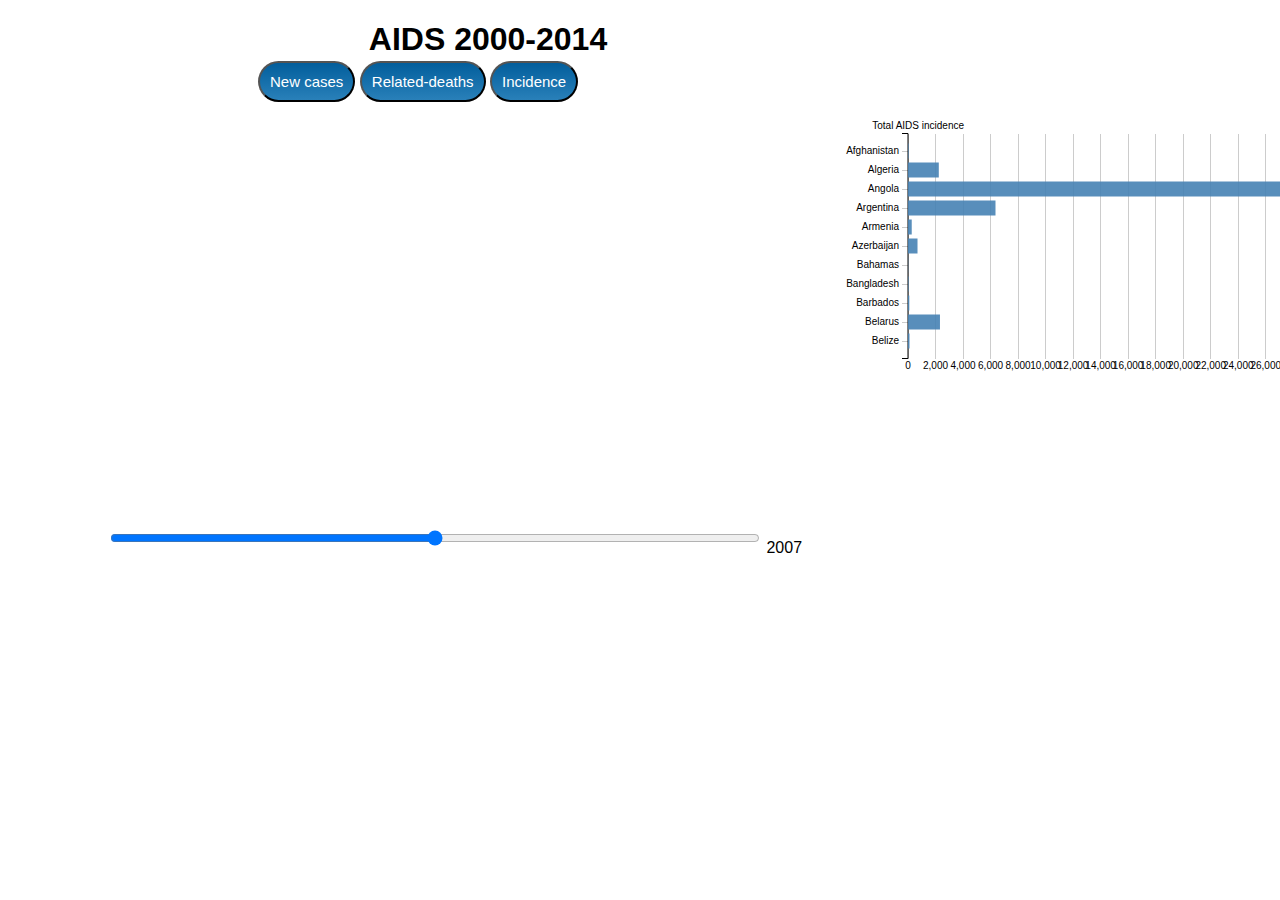
==== label_ok/VI.html @ 8238a711 "Add Checkpoint IV and actual" ====
<!DOCTYPE html>
<meta charset="utf-8">

<head>
	<title>AIDS 2000-2014</title>
	<script src="d3js.org/d3.v4.min.js" charset="utf-8"></script>
	<script src="d3.min.js"></script>
	<script src="topojson.min.js"></script>
	<script src="jquery.min.js"></script>
	<script src="VI.js"></script>
	<link rel="stylesheet" type="text/css" href="VI.css" />
</head>
<body>
	<center><h1>AIDS 2000-2014</h1></center>
	

	<div id="top_button">
		<button type="button" class="btn" onclick="changeVariable('Total AIDS new cases')">New cases</button>
		<button type="button" class="btn" onclick="changeVariable('Total AIDS-related deaths (year)')">Related-deaths</button>
		<button type="button" class="btn" onclick="changeVariable('Total AIDS incidence')">Incidence</button>
	</div>

	<div id="canvas-svg"><script>genmap('Total AIDS new cases','2007');</script></div>
	<div id="tooltip-container"></div>
		<div id="canvas-buttom"><input type="range" id="myRange"  min="2000" max="2014" step="1" value"2007" oninput="showVal(this.value)" onchange="showVal(this.value); changeYear(this.value);">
			<span id="valBox">2007</span>
		</div>

	<div id="top_1"><script>genBar('Total AIDS new cases','2007');</script></div>

</body>


</html>
---- label_ok/VI.css ----
body {
  font-family: "Helvetica Neue", Helvetica, Arial, sans-serif;
  width: 960px;
  height: 500px;
  position: relative;
}

#canvas {
  position: absolute;
  top: 100px;
  left: 100px
}
#canvas-svg {
  position: absolute;
  top: 100px;
  left: 100px
  

}
#canvas-buttom {
  position: absolute;
  /*
  float:left; 
  clear: left;
*/
  top: 500px;
  left: 100px 
}

#myRange{
  width: 650px;
  height: 30px;
}

.land {
  fill: #222;
}
.boundary {
  fill: none;
  stroke: #fff;
  stroke-width: 1px;
}
#tooltip-container {
  position: absolute;
  background-color: #fff;
  color: #000;
  padding: 10px;
  border: 1px solid;
  display: none;
}
.tooltip_key {
  font-weight: bold;
}
.tooltip_value {
  margin-left: 20px;
  float: right;
}

#top_1 {
  height: 250px;
  width: 500px;
  position: absolute;
  top: 100px;
  left: 800px;
 /* background-color: green;*/
}

.bottom {
  height: 250px;
  width: 350px;
  position: absolute;
  top: 350px;
  left: 800px;
  background-color: blue; 
}

.btn {
  background: #025e9c;
  background-image: -webkit-linear-gradient(top, #025e9c, #2980b9);
  background-image: -moz-linear-gradient(top, #025e9c, #2980b9);
  /*background-image: -ms-linear-gradient(top, #025e9c, #2980b9);
  background-image: -o-linear-gradient(top, #025e9c, #2980b9);
  */background-image: linear-gradient(to bottom, #025e9c, #2980b9);
  /*-webkit-border-radius: 28;
  -moz-border-radius: 28;
  */border-radius: 28px;
  font-family: Arial;
  color: #ffffff;
  font-size: 15px;
  padding: 10px 10px 10px 10px;
  text-decoration: none;
}
 
.btn:hover {
  background: #3cb0fd;
  background-image: -webkit-linear-gradient(top, #3cb0fd, #3498db);
  background-image: -moz-linear-gradient(top, #3cb0fd, #3498db);
 /* background-image: -ms-linear-gradient(top, #3cb0fd, #3498db);
  background-image: -o-linear-gradient(top, #3cb0fd, #3498db);
 */ background-image: linear-gradient(to bottom, #3cb0fd, #3498db);
  text-decoration: none;
}

.btn:focus {
  background: #3cb0fd;
  background-image: -webkit-linear-gradient(top, #3cb0fd, #3498db);
  background-image: -moz-linear-gradient(top, #3cb0fd, #3498db);
 /* background-image: -ms-linear-gradient(top, #3cb0fd, #3498db);
  background-image: -o-linear-gradient(top, #3cb0fd, #3498db);
 */ background-image: linear-gradient(to bottom, #3cb0fd, #3498db);
  text-decoration: none;
}

#top_button {
  height: 100px;
  width: 500px;
  position: absolute;
  top: 40px;
  left: 250px;
}

.checkbox label:after,
.radio label:after {
    content: '';
    display: table;
    clear: both;
}
 
.checkbox .cr {
    position: relative;
    display: inline-block;
    border: 1px solid #a9a9a9;
    border-radius: .25em;
    width: 1.3em;
    height: 1.3em;
    float: left;
    margin-right: .5em;
}
 
 
.checkbox .cr .cr-icon {
    position: absolute;
    font-size: .8em;
    line-height: 0;
    top: 50%;
    left: 20%;
}
 
 
.checkbox label input[type="checkbox"],
.radio label input[type="radio"] {
    display: none;
}
 
.checkbox label input[type="checkbox"] + .cr > .cr-icon,
.radio label input[type="radio"] + .cr > .cr-icon {
    transform: scale(3) rotateZ(-20deg);
    opacity: 0;
    transition: all .3s ease-in;
}
 
.checkbox label input[type="checkbox"]:checked + .cr > .cr-icon,
.radio label input[type="radio"]:checked + .cr > .cr-icon {
    transform: scale(1) rotateZ(0deg);
    opacity: 1;
}
 
.checkbox label input[type="checkbox"]:disabled + .cr,
.radio label input[type="radio"]:disabled + .cr {
    opacity: .5;
}

    svg {
        width: 100%;
        height: 100%;
        position: center;
    }

    path.slice{
        stroke-width:2px;
    }

    text{
        font-family: "Helvetica Neue", Helvetica, Arial, sans-serif;
    }

    polyline{
        opacity: .3;
        stroke: black;
        stroke-width: 2px;
        fill: none;
    }

    .labelValue
    {
        font-family: "Helvetica Neue", Helvetica, Arial, sans-serif;
        font-size: 60%;
        opacity: .5;

    }

    label {
        font-family: "Helvetica Neue", Helvetica, Arial, sans-serif;
        font-weight: normal;
    }

    .toolTip {
        font-family: "Helvetica Neue", Helvetica, Arial, sans-serif;
        position: absolute;
        display: none;
        width: auto;
        height: auto;
        background: none repeat scroll 0 0 white;
        border: 0 none;
        border-radius: 8px 8px 8px 8px;
        box-shadow: -3px 3px 15px #888888;
        color: black;
        font: 12px sans-serif;
        padding: 5px;
        text-align: center;
    }


    .legend {
        font-family: "Helvetica Neue", Helvetica, Arial, sans-serif;
        font-size: 60%;
    }
    rect {
        stroke-width: 2;
    }

    text {
        font: 10px sans-serif;
    }


    text.value{
        font-size: 200%;
        fill: white;
    }

    text.label{
        font-size: 100%;
    }

    .axis text {
        font: 10px sans-serif;
    }

    .axis path{
        fill: none;
        stroke: #000;
    }

    .axis line {
        fill: none;
        stroke: #000;
        shape-rendering: crispEdges;
    }

    .axis .tick line {
        stroke-width: 1;
        stroke: rgba(0, 0, 0, 0.2);
    }

    .axisHorizontal path{
        fill: none;
    }

    .axisHorizontal line {
        fill: none;
        stroke: #000;
        shape-rendering: crispEdges;
    }

    .axisHorizontal .tick line {
        stroke-width: 1;
        stroke: rgba(0, 0, 0, 0.2);
    }

    .bar {
        fill: steelblue;
        fill-opacity: .9;
    }

    .x.axis path {
        display: none;
    }
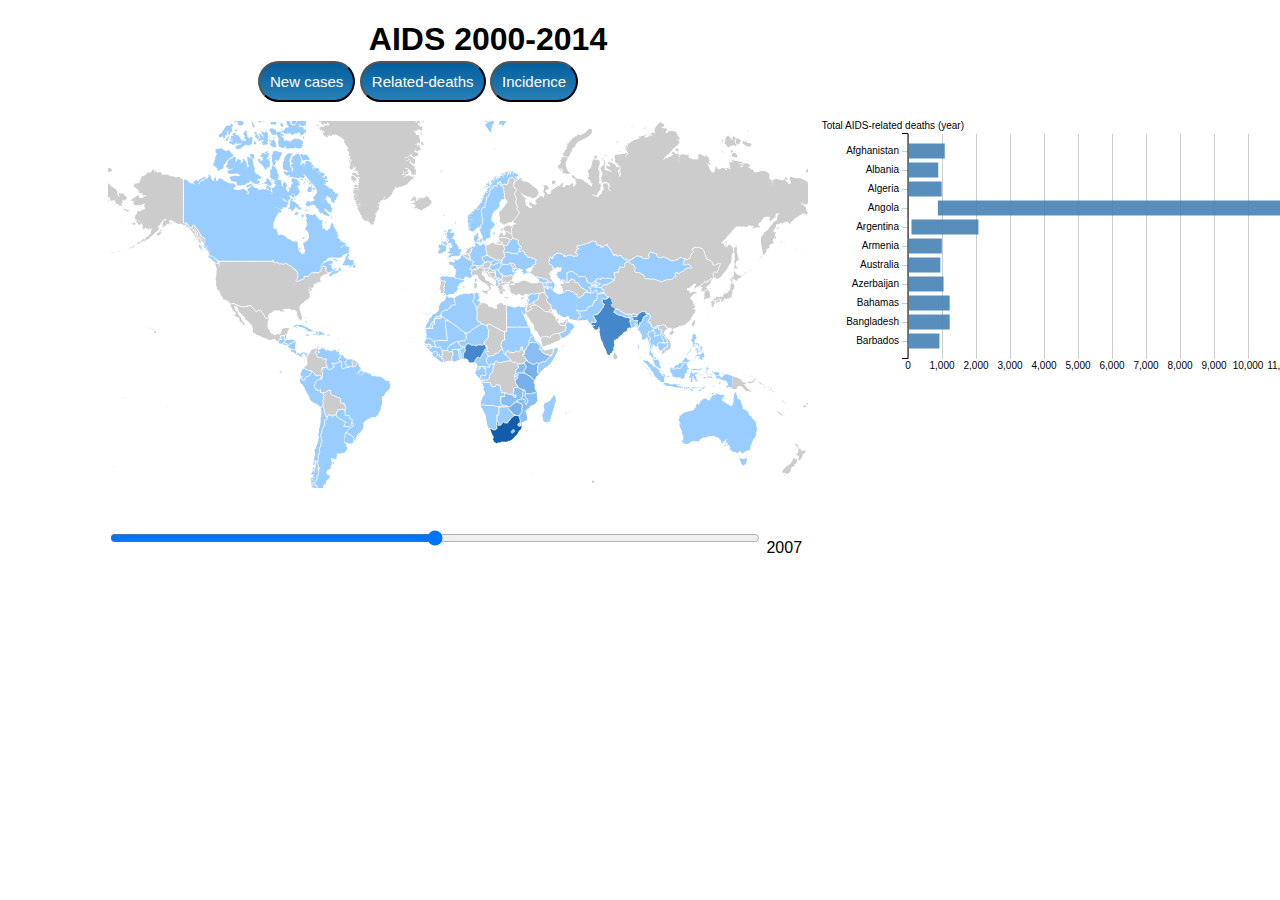
==== commit 6a25d1ae: "Change loading dataset" ====
--- a/label_ok/VI.html
+++ b/label_ok/VI.html
@@ -20,13 +20,12 @@
 		<button type="button" class="btn" onclick="changeVariable('Total AIDS incidence')">Incidence</button>
 	</div>
 
-	<div id="canvas-svg"><script>genmap('Total AIDS new cases','2007');</script></div>
+	<div id="canvas-svg"></div>
 	<div id="tooltip-container"></div>
 		<div id="canvas-buttom"><input type="range" id="myRange"  min="2000" max="2014" step="1" value"2007" oninput="showVal(this.value)" onchange="showVal(this.value); changeYear(this.value);">
 			<span id="valBox">2007</span>
 		</div>
-
-	<div id="top_1"><script>genBar('Total AIDS new cases','2007');</script></div>
+	<div id="top_1"></div>
 
 </body>
 
--- a/label_ok/VI.css
+++ b/label_ok/VI.css
@@ -173,7 +173,6 @@
     svg {
         width: 100%;
         height: 100%;
-        position: center;
     }
 
     path.slice{
